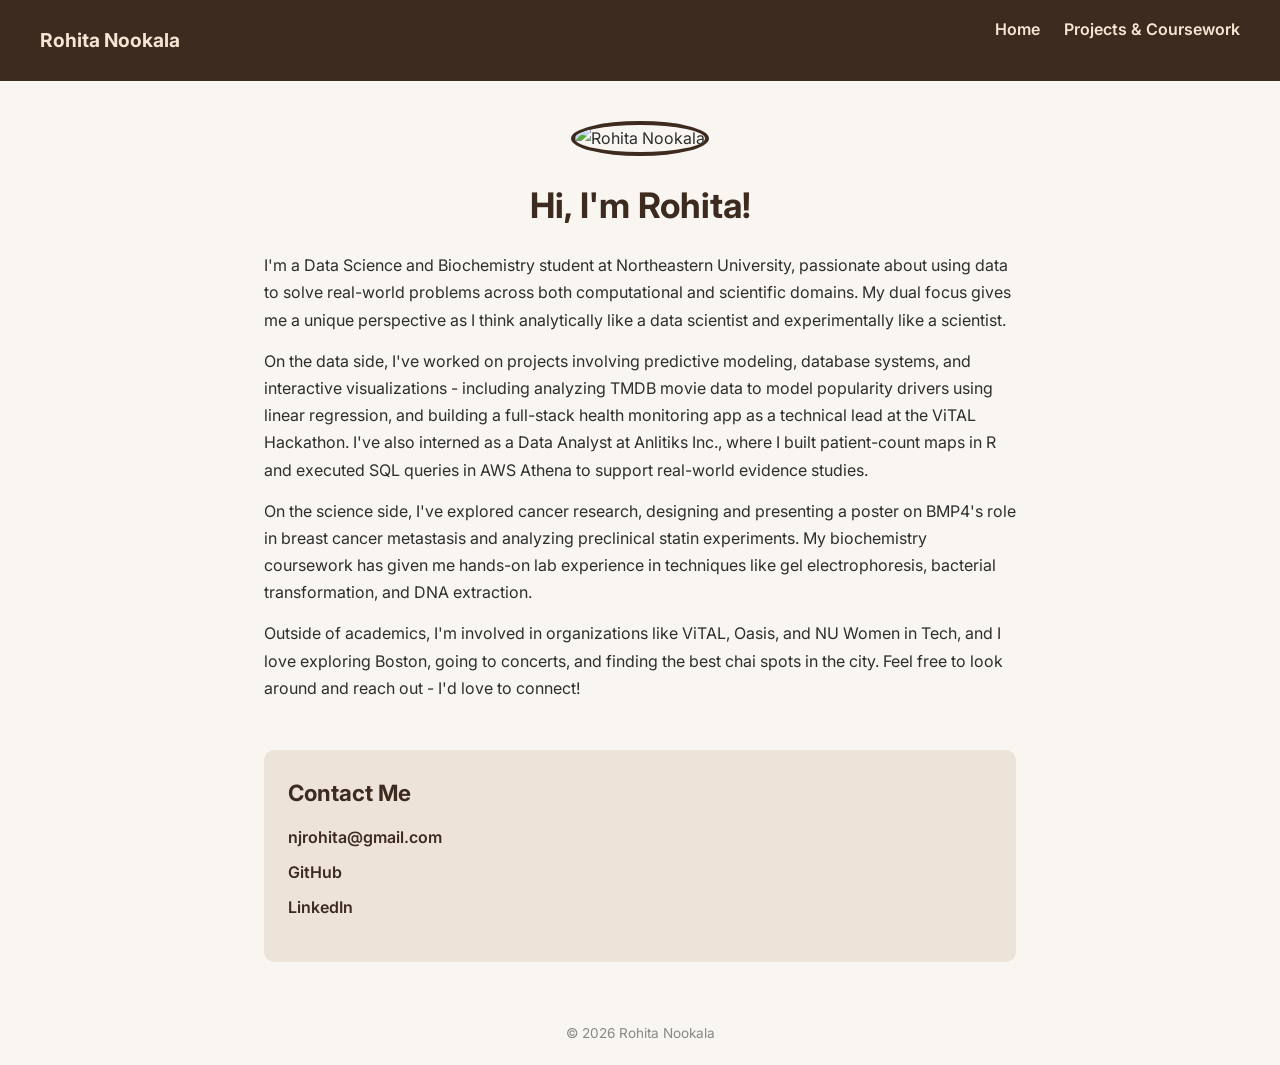
==== index.html @ 372b4018 "Add personal website" ====
<!DOCTYPE html>
<html lang="en">
<head>
  <meta charset="UTF-8" />
  <meta name="viewport" content="width=device-width, initial-scale=1.0"/>
  <title>Rohita Nookala</title>
  <link rel="stylesheet" href="style.css" />
  <link href="https://fonts.googleapis.com/css2?family=Inter:wght@400;600;700&display=swap" rel="stylesheet"/>
</head>
<body>
  <header>
    <nav>
      <span class="logo">Rohita Nookala</span>
      <ul>
        <li><a href="index.html">Home</a></li>
        <li><a href="projects.html">Projects & Coursework</a></li>
      </ul>
    </nav>
  </header>

  <main>
    <section class="hero">
      <img src="images/profile.jpg" alt="Rohita Nookala" class="profile-img"/>
      <h1>Hi, I'm Rohita!</h1>
      <p>
        I'm a Data Science and Biochemistry student at Northeastern University,
        passionate about using data to solve real-world problems across both computational and
        scientific domains. My dual focus gives me a unique perspective as I think analytically
        like a data scientist and experimentally like a scientist.
      </p>
      <p>
        On the data side, I've worked on projects involving predictive modeling, database systems,
        and interactive visualizations - including analyzing TMDB movie data to model popularity
        drivers using linear regression, and building a full-stack health monitoring app as a
        technical lead at the ViTAL Hackathon. I've also interned as a Data Analyst at Anlitiks Inc.,
        where I built patient-count maps in R and executed SQL queries in AWS Athena to support
        real-world evidence studies.
      </p>
      <p>
        On the science side, I've explored cancer research, designing and presenting a poster on
        BMP4's role in breast cancer metastasis and analyzing preclinical statin experiments. My
        biochemistry coursework has given me hands-on lab experience in techniques like gel
        electrophoresis, bacterial transformation, and DNA extraction.
      </p>
      <p>
        Outside of academics, I'm involved in organizations like ViTAL, Oasis, and NU Women in Tech,
        and I love exploring Boston, going to concerts, and finding the best chai spots in the city.
        Feel free to look around and reach out - I'd love to connect!
      </p>
    </section>

    <section class="contact">
      <h2>Contact Me</h2>
      <ul>
        <li><a href="mailto:njrohita@gmail.com">njrohita@gmail.com</a></li>
        <li><a href="https://github.com/rohitanookala" target="_blank">GitHub</a></li>
        <li><a href="https://www.linkedin.com/in/rohita-nookala-1b61b9327" target="_blank">LinkedIn</a></li>
      </ul>
    </section>
  </main>

  <footer>
    <p>&copy; 2026 Rohita Nookala</p>
  </footer>
</body>
</html>
---- style.css ----
* {
  margin: 0;
  padding: 0;
  box-sizing: border-box;
}

body {
  font-family: 'Inter', sans-serif;
  background-color: #f9f6f1;
  color: #2e2e2e;
  line-height: 1.7;
}

/* NAV */
header {
  background-color: #3d2b1f;
  padding: 16px 40px;
}

nav {
  display: flex;
  justify-content: space-between;
  align-items: center;
}

.logo {
  color: #f5e6d3;
  font-weight: 700;
  font-size: 1.2rem;
}

nav ul {
  list-style: none;
  display: flex;
  gap: 24px;
}

nav ul a {
  color: #f5e6d3;
  text-decoration: none;
  font-weight: 600;
}

nav ul a:hover {
  text-decoration: underline;
}

/* MAIN */
main {
  max-width: 800px;
  margin: 40px auto;
  padding: 0 24px;
}

/* HERO */
.hero {
  text-align: center;
  margin-bottom: 48px;
}

.profile-img {
  width: 160px;
  height: 160px;
  border-radius: 50%;
  object-fit: cover;
  margin-bottom: 20px;
  border: 4px solid #3d2b1f;
}

h1 {
  font-size: 2.2rem;
  color: #3d2b1f;
  margin-bottom: 16px;
}

.hero p {
  margin-bottom: 14px;
  font-size: 1rem;
  text-align: left;
}

/* SECOND PAGE */
.page-section h2 {
  font-size: 1.8rem;
  color: #3d2b1f;
  margin-bottom: 16px;
}

.page-img {
  width: 100%;
  max-height: 300px;
  object-fit: cover;
  border-radius: 10px;
  margin-bottom: 20px;
}

.page-section p {
  margin-bottom: 14px;
}

h3 {
  font-size: 1.2rem;
  color: #5a3e2b;
  margin: 24px 0 10px;
}

ul {
  padding-left: 20px;
  margin-bottom: 16px;
}

ul li {
  margin-bottom: 6px;
}

/* CONTACT */
.contact {
  background-color: #ede3d9;
  border-radius: 10px;
  padding: 24px;
  margin-top: 40px;
}

.contact h2 {
  font-size: 1.4rem;
  color: #3d2b1f;
  margin-bottom: 12px;
}

.contact ul {
  list-style: none;
  padding: 0;
}

.contact ul li {
  margin-bottom: 8px;
}

.contact a {
  color: #3d2b1f;
  font-weight: 600;
  text-decoration: none;
}

.contact a:hover {
  text-decoration: underline;
}

/* FOOTER */
footer {
  text-align: center;
  padding: 20px;
  font-size: 0.85rem;
  color: #888;
  margin-top: 40px;
}
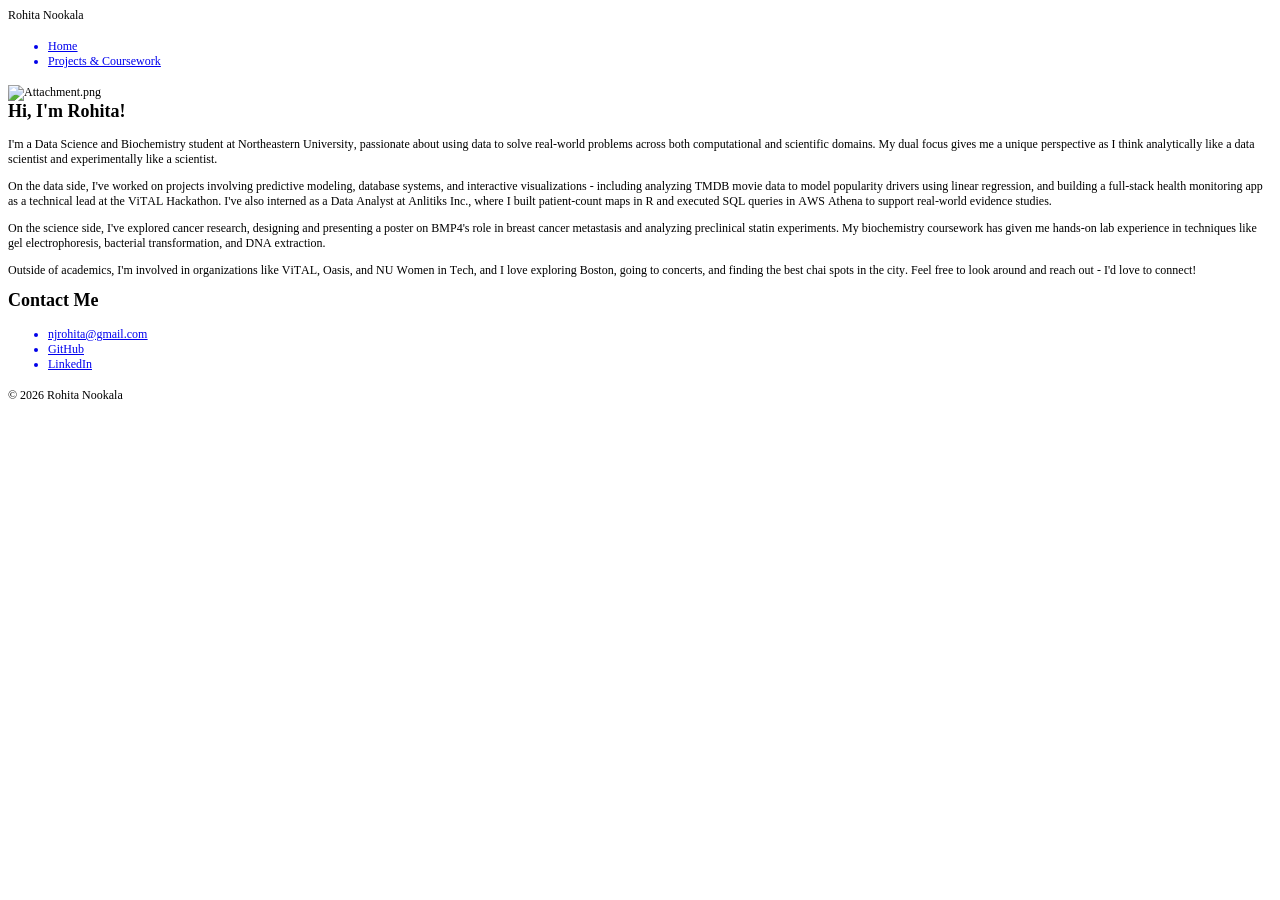
==== commit cba176de: "Fix image paths" ====
--- a/index.html
+++ b/index.html
@@ -1,66 +1,39 @@
-<!DOCTYPE html>
-<html lang="en">
+<!DOCTYPE html PUBLIC "-//W3C//DTD HTML 4.01//EN" "http://www.w3.org/TR/html4/strict.dtd">
+<html>
 <head>
-  <meta charset="UTF-8" />
-  <meta name="viewport" content="width=device-width, initial-scale=1.0"/>
-  <title>Rohita Nookala</title>
-  <link rel="stylesheet" href="style.css" />
-  <link href="https://fonts.googleapis.com/css2?family=Inter:wght@400;600;700&display=swap" rel="stylesheet"/>
+  <meta http-equiv="Content-Type" content="text/html; charset=utf-8">
+  <meta http-equiv="Content-Style-Type" content="text/css">
+  <title></title>
+  <meta name="Generator" content="Cocoa HTML Writer">
+  <meta name="CocoaVersion" content="2487.7">
+  <style type="text/css">
+    p.p1 {margin: 0.0px 0.0px 0.0px 0.0px; font: 12.0px Times; -webkit-text-stroke: #000000}
+    p.p4 {margin: 0.0px 0.0px 12.0px 0.0px; font: 12.0px Times; -webkit-text-stroke: #000000}
+    li.li2 {margin: 0.0px 0.0px 0.0px 0.0px; font: 12.0px Times; color: #0000e9; -webkit-text-stroke: #000000}
+    span.s1 {font-kerning: none}
+    span.s2 {-webkit-text-stroke: 0px #000000}
+    span.s3 {text-decoration: underline ; font-kerning: none}
+    ul.ul1 {list-style-type: disc}
+  </style>
 </head>
 <body>
-  <header>
-    <nav>
-      <span class="logo">Rohita Nookala</span>
-      <ul>
-        <li><a href="index.html">Home</a></li>
-        <li><a href="projects.html">Projects & Coursework</a></li>
-      </ul>
-    </nav>
-  </header>
-
-  <main>
-    <section class="hero">
-      <img src="images/profile.jpg" alt="Rohita Nookala" class="profile-img"/>
-      <h1>Hi, I'm Rohita!</h1>
-      <p>
-        I'm a Data Science and Biochemistry student at Northeastern University,
-        passionate about using data to solve real-world problems across both computational and
-        scientific domains. My dual focus gives me a unique perspective as I think analytically
-        like a data scientist and experimentally like a scientist.
-      </p>
-      <p>
-        On the data side, I've worked on projects involving predictive modeling, database systems,
-        and interactive visualizations - including analyzing TMDB movie data to model popularity
-        drivers using linear regression, and building a full-stack health monitoring app as a
-        technical lead at the ViTAL Hackathon. I've also interned as a Data Analyst at Anlitiks Inc.,
-        where I built patient-count maps in R and executed SQL queries in AWS Athena to support
-        real-world evidence studies.
-      </p>
-      <p>
-        On the science side, I've explored cancer research, designing and presenting a poster on
-        BMP4's role in breast cancer metastasis and analyzing preclinical statin experiments. My
-        biochemistry coursework has given me hands-on lab experience in techniques like gel
-        electrophoresis, bacterial transformation, and DNA extraction.
-      </p>
-      <p>
-        Outside of academics, I'm involved in organizations like ViTAL, Oasis, and NU Women in Tech,
-        and I love exploring Boston, going to concerts, and finding the best chai spots in the city.
-        Feel free to look around and reach out - I'd love to connect!
-      </p>
-    </section>
-
-    <section class="contact">
-      <h2>Contact Me</h2>
-      <ul>
-        <li><a href="mailto:njrohita@gmail.com">njrohita@gmail.com</a></li>
-        <li><a href="https://github.com/rohitanookala" target="_blank">GitHub</a></li>
-        <li><a href="https://www.linkedin.com/in/rohita-nookala-1b61b9327" target="_blank">LinkedIn</a></li>
-      </ul>
-    </section>
-  </main>
-
-  <footer>
-    <p>&copy; 2026 Rohita Nookala</p>
-  </footer>
+<p class="p1"><span class="s1">Rohita Nookala</span></p>
+<ul class="ul1">
+  <li class="li2"><span class="s2"><a href="file:///Users/rohitanookala/Desktop/rohitanookala.github.io/index.html"><span class="s3">Home</span></a></span></li>
+  <li class="li2"><span class="s2"><a href="file:///Users/rohitanookala/Desktop/rohitanookala.github.io/projects.html"><span class="s3">Projects &amp; Coursework</span></a></span></li>
+</ul>
+<p class="p1"><span class="s1"><img src="file:///Attachment.png" alt="Attachment.png"></span></p>
+<h1 style="margin: 0.0px 0.0px 14.9px 0.0px; font: 18.0px Times; -webkit-text-stroke: #000000"><span class="s1"><b>Hi, I'm Rohita!</b></span></h1>
+<p class="p4"><span class="s1">I'm a Data Science and Biochemistry student at Northeastern University, passionate about using data to solve real-world problems across both computational and scientific domains. My dual focus gives me a unique perspective as I think analytically like a data scientist and experimentally like a scientist.</span></p>
+<p class="p4"><span class="s1">On the data side, I've worked on projects involving predictive modeling, database systems, and interactive visualizations - including analyzing TMDB movie data to model popularity drivers using linear regression, and building a full-stack health monitoring app as a technical lead at the ViTAL Hackathon. I've also interned as a Data Analyst at Anlitiks Inc., where I built patient-count maps in R and executed SQL queries in AWS Athena to support real-world evidence studies.</span></p>
+<p class="p4"><span class="s1">On the science side, I've explored cancer research, designing and presenting a poster on BMP4's role in breast cancer metastasis and analyzing preclinical statin experiments. My biochemistry coursework has given me hands-on lab experience in techniques like gel electrophoresis, bacterial transformation, and DNA extraction.</span></p>
+<p class="p4"><span class="s1">Outside of academics, I'm involved in organizations like ViTAL, Oasis, and NU Women in Tech, and I love exploring Boston, going to concerts, and finding the best chai spots in the city. Feel free to look around and reach out - I'd love to connect!</span></p>
+<h2 style="margin: 0.0px 0.0px 14.9px 0.0px; font: 18.0px Times; -webkit-text-stroke: #000000"><span class="s1"><b>Contact Me</b></span></h2>
+<ul class="ul1">
+  <li class="li2"><span class="s2"><a href="mailto:njrohita@gmail.com"><span class="s3">njrohita@gmail.com</span></a></span></li>
+  <li class="li2"><span class="s2"><a href="https://github.com/rohitanookala"><span class="s3">GitHub</span></a></span></li>
+  <li class="li2"><span class="s2"><a href="https://www.linkedin.com/in/rohita-nookala-1b61b9327"><span class="s3">LinkedIn</span></a></span></li>
+</ul>
+<p class="p4"><span class="s1">© 2026 Rohita Nookala</span></p>
 </body>
-</html>+</html>
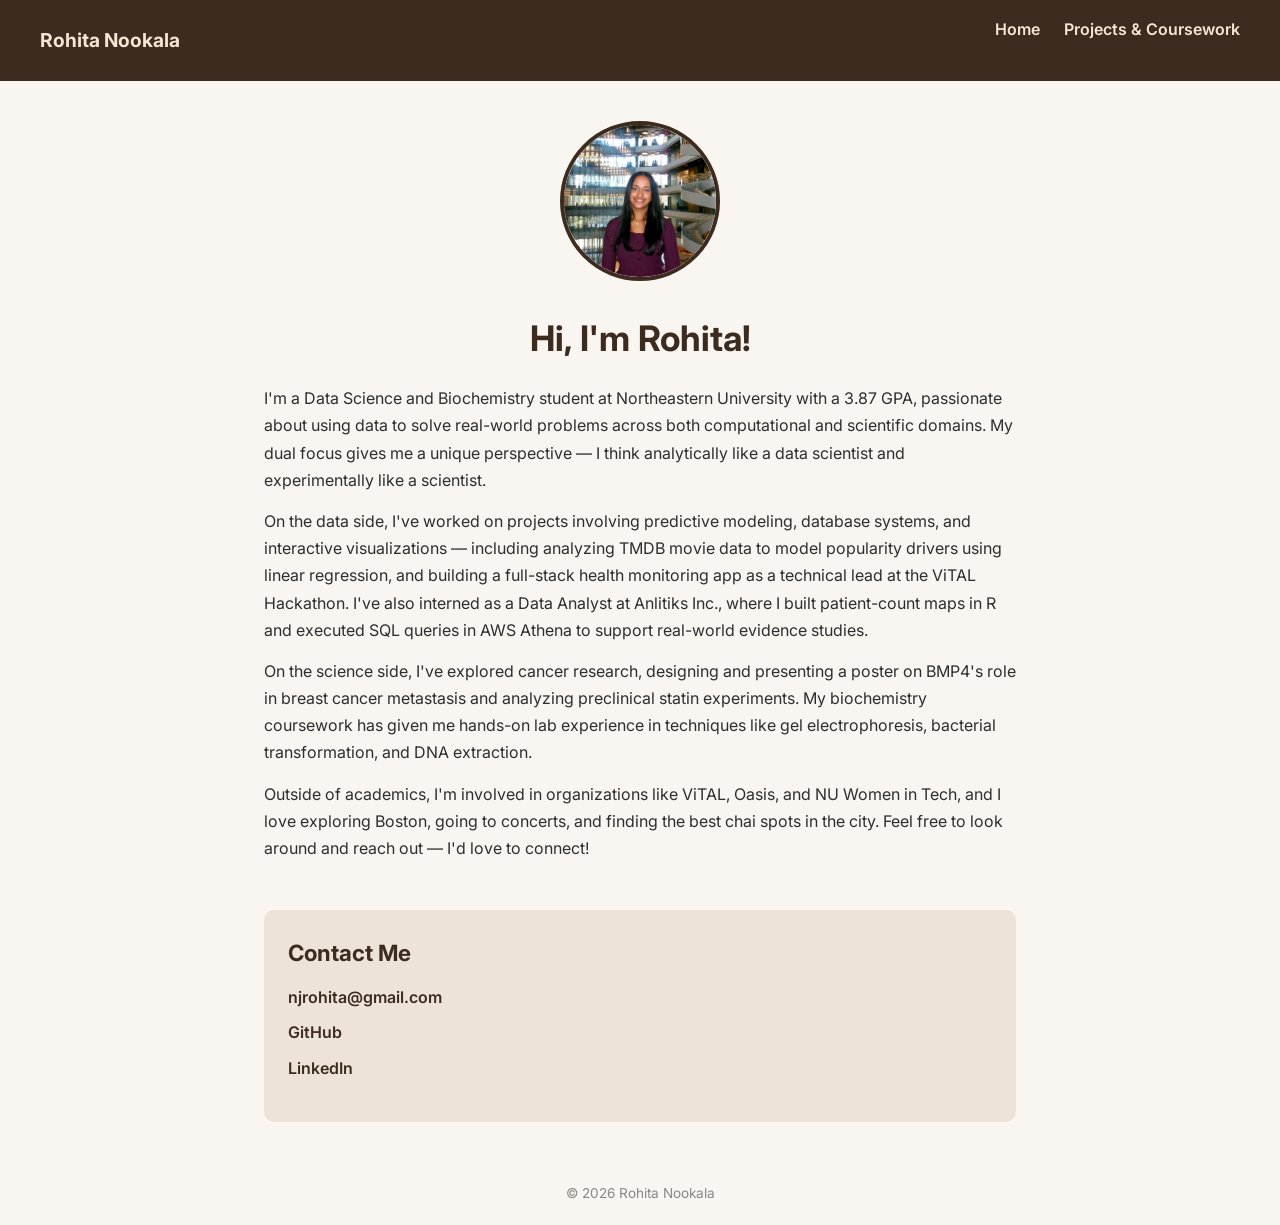
==== commit b653f99e: "Fix HTML files" ====
--- a/index.html
+++ b/index.html
@@ -1,39 +1,42 @@
-<!DOCTYPE html PUBLIC "-//W3C//DTD HTML 4.01//EN" "http://www.w3.org/TR/html4/strict.dtd">
-<html>
+<!DOCTYPE html>
+<html lang="en">
 <head>
-  <meta http-equiv="Content-Type" content="text/html; charset=utf-8">
-  <meta http-equiv="Content-Style-Type" content="text/css">
-  <title></title>
-  <meta name="Generator" content="Cocoa HTML Writer">
-  <meta name="CocoaVersion" content="2487.7">
-  <style type="text/css">
-    p.p1 {margin: 0.0px 0.0px 0.0px 0.0px; font: 12.0px Times; -webkit-text-stroke: #000000}
-    p.p4 {margin: 0.0px 0.0px 12.0px 0.0px; font: 12.0px Times; -webkit-text-stroke: #000000}
-    li.li2 {margin: 0.0px 0.0px 0.0px 0.0px; font: 12.0px Times; color: #0000e9; -webkit-text-stroke: #000000}
-    span.s1 {font-kerning: none}
-    span.s2 {-webkit-text-stroke: 0px #000000}
-    span.s3 {text-decoration: underline ; font-kerning: none}
-    ul.ul1 {list-style-type: disc}
-  </style>
+  <meta charset="UTF-8" />
+  <meta name="viewport" content="width=device-width, initial-scale=1.0"/>
+  <title>Rohita Nookala</title>
+  <link rel="stylesheet" href="style.css" />
+  <link href="https://fonts.googleapis.com/css2?family=Inter:wght@400;600;700&display=swap" rel="stylesheet"/>
 </head>
 <body>
-<p class="p1"><span class="s1">Rohita Nookala</span></p>
-<ul class="ul1">
-  <li class="li2"><span class="s2"><a href="file:///Users/rohitanookala/Desktop/rohitanookala.github.io/index.html"><span class="s3">Home</span></a></span></li>
-  <li class="li2"><span class="s2"><a href="file:///Users/rohitanookala/Desktop/rohitanookala.github.io/projects.html"><span class="s3">Projects &amp; Coursework</span></a></span></li>
-</ul>
-<p class="p1"><span class="s1"><img src="file:///Attachment.png" alt="Attachment.png"></span></p>
-<h1 style="margin: 0.0px 0.0px 14.9px 0.0px; font: 18.0px Times; -webkit-text-stroke: #000000"><span class="s1"><b>Hi, I'm Rohita!</b></span></h1>
-<p class="p4"><span class="s1">I'm a Data Science and Biochemistry student at Northeastern University, passionate about using data to solve real-world problems across both computational and scientific domains. My dual focus gives me a unique perspective as I think analytically like a data scientist and experimentally like a scientist.</span></p>
-<p class="p4"><span class="s1">On the data side, I've worked on projects involving predictive modeling, database systems, and interactive visualizations - including analyzing TMDB movie data to model popularity drivers using linear regression, and building a full-stack health monitoring app as a technical lead at the ViTAL Hackathon. I've also interned as a Data Analyst at Anlitiks Inc., where I built patient-count maps in R and executed SQL queries in AWS Athena to support real-world evidence studies.</span></p>
-<p class="p4"><span class="s1">On the science side, I've explored cancer research, designing and presenting a poster on BMP4's role in breast cancer metastasis and analyzing preclinical statin experiments. My biochemistry coursework has given me hands-on lab experience in techniques like gel electrophoresis, bacterial transformation, and DNA extraction.</span></p>
-<p class="p4"><span class="s1">Outside of academics, I'm involved in organizations like ViTAL, Oasis, and NU Women in Tech, and I love exploring Boston, going to concerts, and finding the best chai spots in the city. Feel free to look around and reach out - I'd love to connect!</span></p>
-<h2 style="margin: 0.0px 0.0px 14.9px 0.0px; font: 18.0px Times; -webkit-text-stroke: #000000"><span class="s1"><b>Contact Me</b></span></h2>
-<ul class="ul1">
-  <li class="li2"><span class="s2"><a href="mailto:njrohita@gmail.com"><span class="s3">njrohita@gmail.com</span></a></span></li>
-  <li class="li2"><span class="s2"><a href="https://github.com/rohitanookala"><span class="s3">GitHub</span></a></span></li>
-  <li class="li2"><span class="s2"><a href="https://www.linkedin.com/in/rohita-nookala-1b61b9327"><span class="s3">LinkedIn</span></a></span></li>
-</ul>
-<p class="p4"><span class="s1">© 2026 Rohita Nookala</span></p>
+  <header>
+    <nav>
+      <span class="logo">Rohita Nookala</span>
+      <ul>
+        <li><a href="index.html">Home</a></li>
+        <li><a href="projects.html">Projects & Coursework</a></li>
+      </ul>
+    </nav>
+  </header>
+  <main>
+    <section class="hero">
+      <img src="profile.jpg" alt="Rohita Nookala" class="profile-img"/>
+      <h1>Hi, I'm Rohita!</h1>
+      <p>I'm a Data Science and Biochemistry student at Northeastern University with a 3.87 GPA, passionate about using data to solve real-world problems across both computational and scientific domains. My dual focus gives me a unique perspective — I think analytically like a data scientist and experimentally like a scientist.</p>
+      <p>On the data side, I've worked on projects involving predictive modeling, database systems, and interactive visualizations — including analyzing TMDB movie data to model popularity drivers using linear regression, and building a full-stack health monitoring app as a technical lead at the ViTAL Hackathon. I've also interned as a Data Analyst at Anlitiks Inc., where I built patient-count maps in R and executed SQL queries in AWS Athena to support real-world evidence studies.</p>
+      <p>On the science side, I've explored cancer research, designing and presenting a poster on BMP4's role in breast cancer metastasis and analyzing preclinical statin experiments. My biochemistry coursework has given me hands-on lab experience in techniques like gel electrophoresis, bacterial transformation, and DNA extraction.</p>
+      <p>Outside of academics, I'm involved in organizations like ViTAL, Oasis, and NU Women in Tech, and I love exploring Boston, going to concerts, and finding the best chai spots in the city. Feel free to look around and reach out — I'd love to connect!</p>
+    </section>
+    <section class="contact">
+      <h2>Contact Me</h2>
+      <ul>
+        <li><a href="mailto:njrohita@gmail.com">njrohita@gmail.com</a></li>
+        <li><a href="https://github.com/rohitanookala" target="_blank">GitHub</a></li>
+        <li><a href="https://linkedin.com/in/rohitanookala" target="_blank">LinkedIn</a></li>
+      </ul>
+    </section>
+  </main>
+  <footer>
+    <p>&copy; 2026 Rohita Nookala</p>
+  </footer>
 </body>
 </html>
--- a/style.css
+++ b/style.css
@@ -0,0 +1,156 @@
+* {
+  margin: 0;
+  padding: 0;
+  box-sizing: border-box;
+}
+
+body {
+  font-family: 'Inter', sans-serif;
+  background-color: #f9f6f1;
+  color: #2e2e2e;
+  line-height: 1.7;
+}
+
+/* NAV */
+header {
+  background-color: #3d2b1f;
+  padding: 16px 40px;
+}
+
+nav {
+  display: flex;
+  justify-content: space-between;
+  align-items: center;
+}
+
+.logo {
+  color: #f5e6d3;
+  font-weight: 700;
+  font-size: 1.2rem;
+}
+
+nav ul {
+  list-style: none;
+  display: flex;
+  gap: 24px;
+}
+
+nav ul a {
+  color: #f5e6d3;
+  text-decoration: none;
+  font-weight: 600;
+}
+
+nav ul a:hover {
+  text-decoration: underline;
+}
+
+/* MAIN */
+main {
+  max-width: 800px;
+  margin: 40px auto;
+  padding: 0 24px;
+}
+
+/* HERO */
+.hero {
+  text-align: center;
+  margin-bottom: 48px;
+}
+
+.profile-img {
+  width: 160px;
+  height: 160px;
+  border-radius: 50%;
+  object-fit: cover;
+  margin-bottom: 20px;
+  border: 4px solid #3d2b1f;
+}
+
+h1 {
+  font-size: 2.2rem;
+  color: #3d2b1f;
+  margin-bottom: 16px;
+}
+
+.hero p {
+  margin-bottom: 14px;
+  font-size: 1rem;
+  text-align: left;
+}
+
+/* SECOND PAGE */
+.page-section h2 {
+  font-size: 1.8rem;
+  color: #3d2b1f;
+  margin-bottom: 16px;
+}
+
+.page-img {
+  width: 100%;
+  max-height: 300px;
+  object-fit: cover;
+  border-radius: 10px;
+  margin-bottom: 20px;
+}
+
+.page-section p {
+  margin-bottom: 14px;
+}
+
+h3 {
+  font-size: 1.2rem;
+  color: #5a3e2b;
+  margin: 24px 0 10px;
+}
+
+ul {
+  padding-left: 20px;
+  margin-bottom: 16px;
+}
+
+ul li {
+  margin-bottom: 6px;
+}
+
+/* CONTACT */
+.contact {
+  background-color: #ede3d9;
+  border-radius: 10px;
+  padding: 24px;
+  margin-top: 40px;
+}
+
+.contact h2 {
+  font-size: 1.4rem;
+  color: #3d2b1f;
+  margin-bottom: 12px;
+}
+
+.contact ul {
+  list-style: none;
+  padding: 0;
+}
+
+.contact ul li {
+  margin-bottom: 8px;
+}
+
+.contact a {
+  color: #3d2b1f;
+  font-weight: 600;
+  text-decoration: none;
+}
+
+.contact a:hover {
+  text-decoration: underline;
+}
+
+/* FOOTER */
+footer {
+  text-align: center;
+  padding: 20px;
+  font-size: 0.85rem;
+  color: #888;
+  margin-top: 40px;
+}
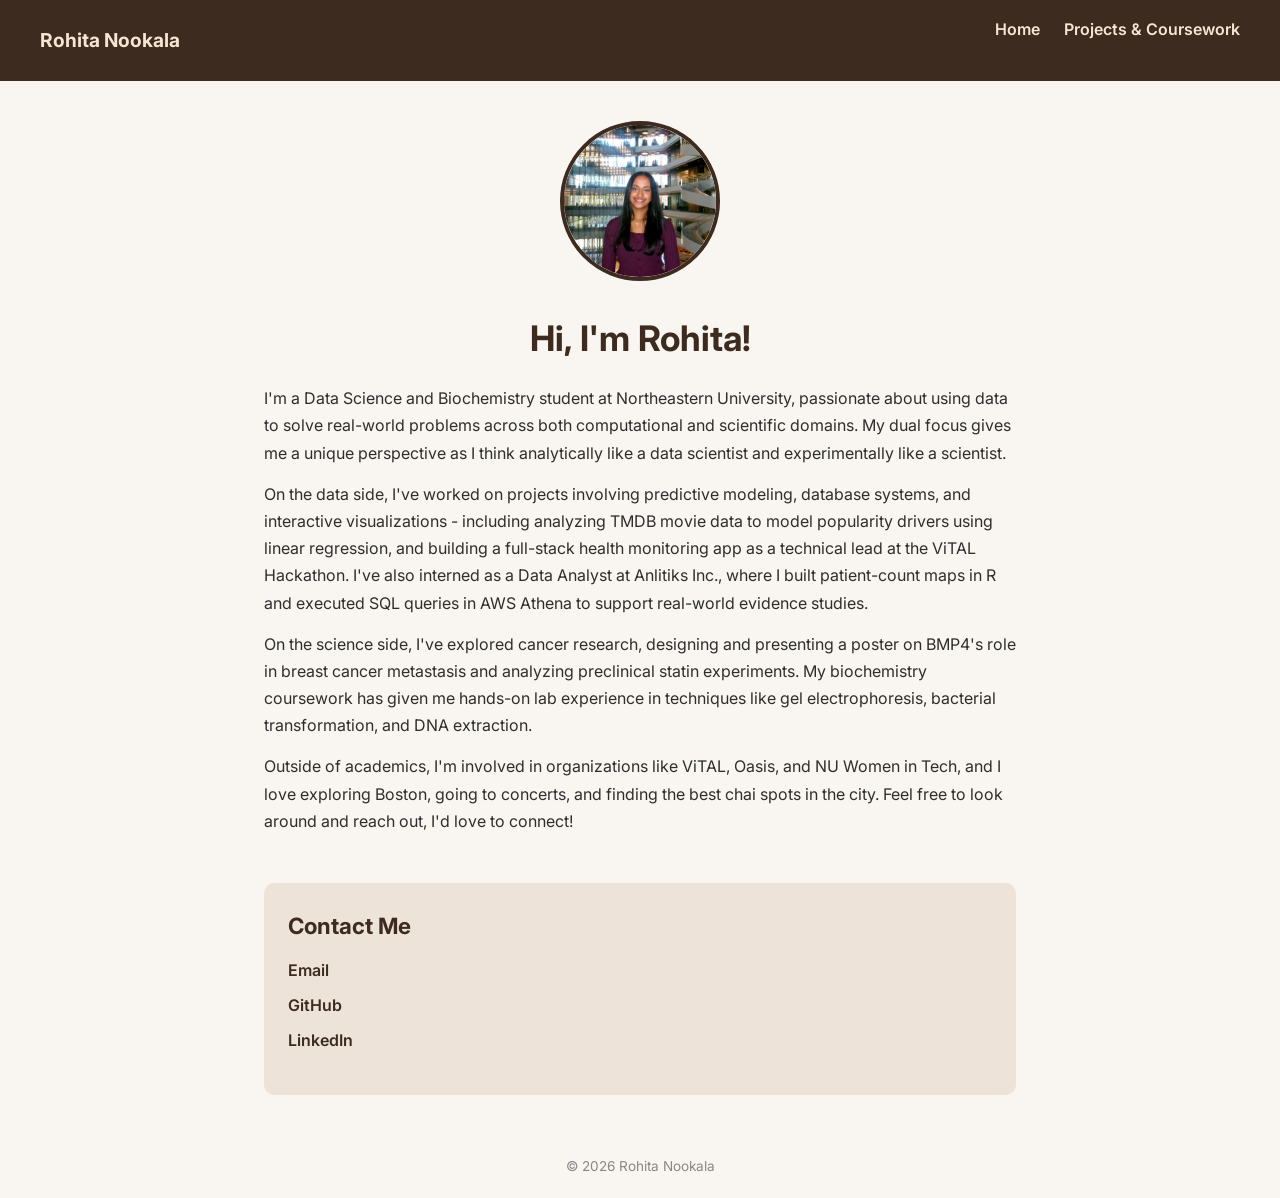
==== commit 14a23100: "Fix email link" ====
--- a/index.html
+++ b/index.html
@@ -21,15 +21,15 @@
     <section class="hero">
       <img src="profile.jpg" alt="Rohita Nookala" class="profile-img"/>
       <h1>Hi, I'm Rohita!</h1>
-      <p>I'm a Data Science and Biochemistry student at Northeastern University with a 3.87 GPA, passionate about using data to solve real-world problems across both computational and scientific domains. My dual focus gives me a unique perspective — I think analytically like a data scientist and experimentally like a scientist.</p>
-      <p>On the data side, I've worked on projects involving predictive modeling, database systems, and interactive visualizations — including analyzing TMDB movie data to model popularity drivers using linear regression, and building a full-stack health monitoring app as a technical lead at the ViTAL Hackathon. I've also interned as a Data Analyst at Anlitiks Inc., where I built patient-count maps in R and executed SQL queries in AWS Athena to support real-world evidence studies.</p>
+      <p>I'm a Data Science and Biochemistry student at Northeastern University, passionate about using data to solve real-world problems across both computational and scientific domains. My dual focus gives me a unique perspective as I think analytically like a data scientist and experimentally like a scientist.</p>
+      <p>On the data side, I've worked on projects involving predictive modeling, database systems, and interactive visualizations - including analyzing TMDB movie data to model popularity drivers using linear regression, and building a full-stack health monitoring app as a technical lead at the ViTAL Hackathon. I've also interned as a Data Analyst at Anlitiks Inc., where I built patient-count maps in R and executed SQL queries in AWS Athena to support real-world evidence studies.</p>
       <p>On the science side, I've explored cancer research, designing and presenting a poster on BMP4's role in breast cancer metastasis and analyzing preclinical statin experiments. My biochemistry coursework has given me hands-on lab experience in techniques like gel electrophoresis, bacterial transformation, and DNA extraction.</p>
-      <p>Outside of academics, I'm involved in organizations like ViTAL, Oasis, and NU Women in Tech, and I love exploring Boston, going to concerts, and finding the best chai spots in the city. Feel free to look around and reach out — I'd love to connect!</p>
+      <p>Outside of academics, I'm involved in organizations like ViTAL, Oasis, and NU Women in Tech, and I love exploring Boston, going to concerts, and finding the best chai spots in the city. Feel free to look around and reach out, I'd love to connect!</p>
     </section>
     <section class="contact">
       <h2>Contact Me</h2>
       <ul>
-        <li><a href="mailto:njrohita@gmail.com">njrohita@gmail.com</a></li>
+        <li><a href="mailto:njrohita@gmail.com" target="_blank">Email</a></li>
         <li><a href="https://github.com/rohitanookala" target="_blank">GitHub</a></li>
         <li><a href="https://linkedin.com/in/rohitanookala" target="_blank">LinkedIn</a></li>
       </ul>
--- a/style.css
+++ b/style.css
@@ -62,7 +62,7 @@
   width: 160px;
   height: 160px;
   border-radius: 50%;
-  object-fit: cover;
+  object-fit: contain;
   margin-bottom: 20px;
   border: 4px solid #3d2b1f;
 }
@@ -89,7 +89,7 @@
 .page-img {
   width: 100%;
   max-height: 300px;
-  object-fit: cover;
+  object-fit: contain;
   border-radius: 10px;
   margin-bottom: 20px;
 }
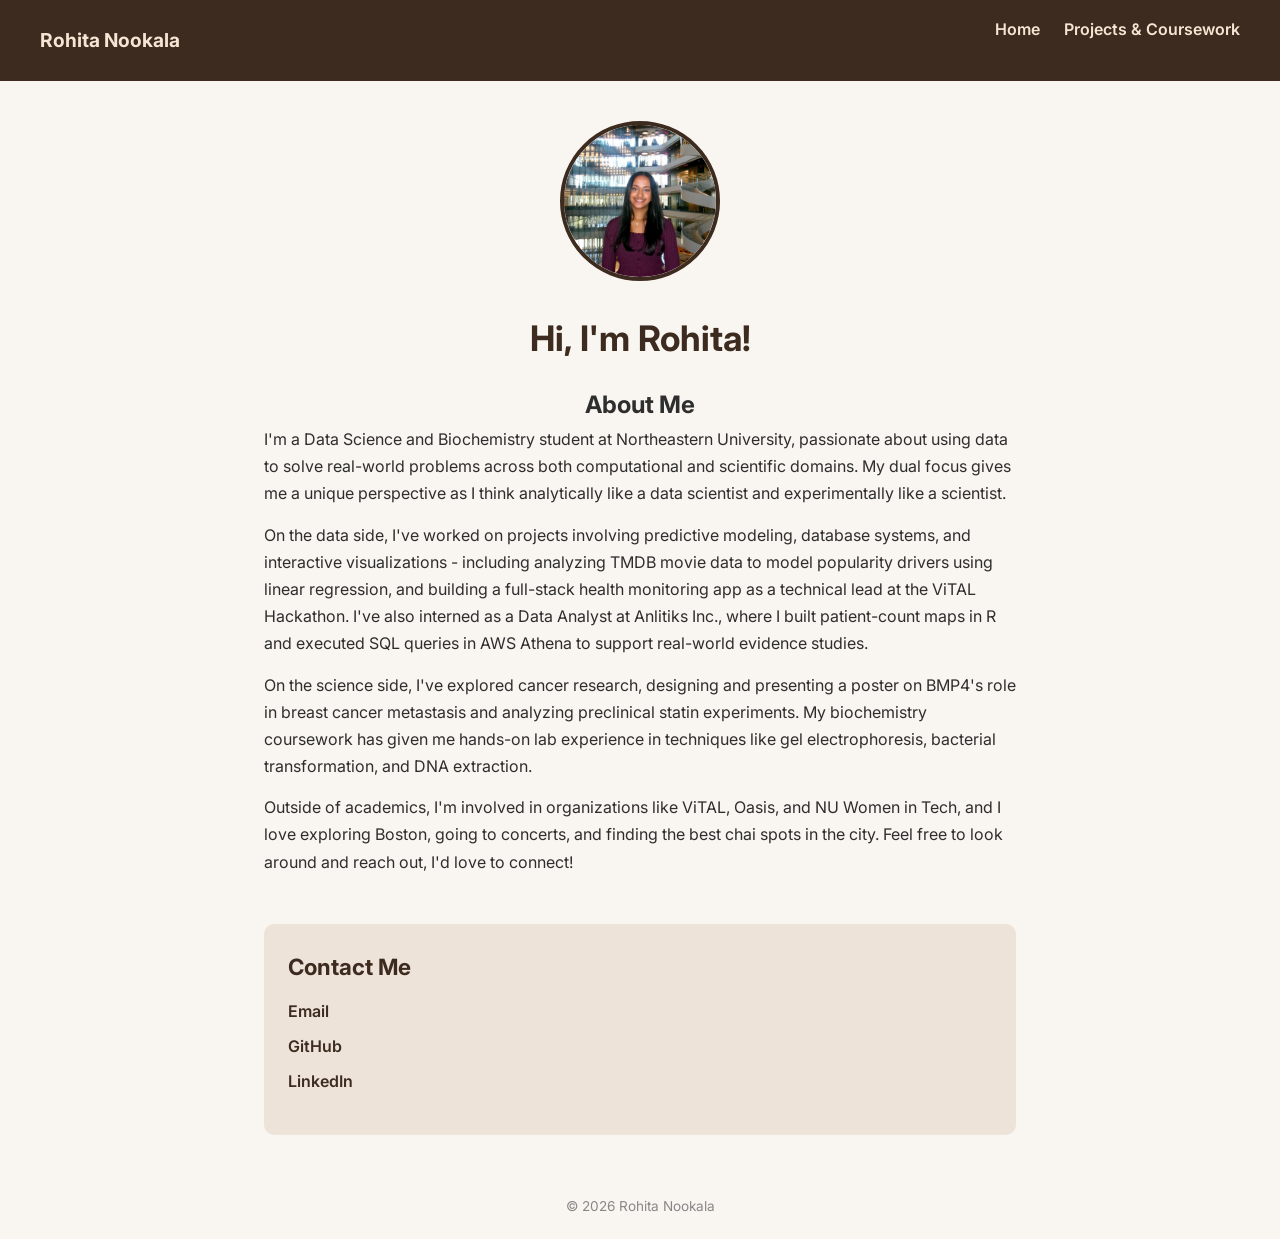
==== commit 5f704270: "Add About Me subheading" ====
--- a/index.html
+++ b/index.html
@@ -21,6 +21,7 @@
     <section class="hero">
       <img src="profile.jpg" alt="Rohita Nookala" class="profile-img"/>
       <h1>Hi, I'm Rohita!</h1>
+      <h2>About Me</h2>
       <p>I'm a Data Science and Biochemistry student at Northeastern University, passionate about using data to solve real-world problems across both computational and scientific domains. My dual focus gives me a unique perspective as I think analytically like a data scientist and experimentally like a scientist.</p>
       <p>On the data side, I've worked on projects involving predictive modeling, database systems, and interactive visualizations - including analyzing TMDB movie data to model popularity drivers using linear regression, and building a full-stack health monitoring app as a technical lead at the ViTAL Hackathon. I've also interned as a Data Analyst at Anlitiks Inc., where I built patient-count maps in R and executed SQL queries in AWS Athena to support real-world evidence studies.</p>
       <p>On the science side, I've explored cancer research, designing and presenting a poster on BMP4's role in breast cancer metastasis and analyzing preclinical statin experiments. My biochemistry coursework has given me hands-on lab experience in techniques like gel electrophoresis, bacterial transformation, and DNA extraction.</p>
